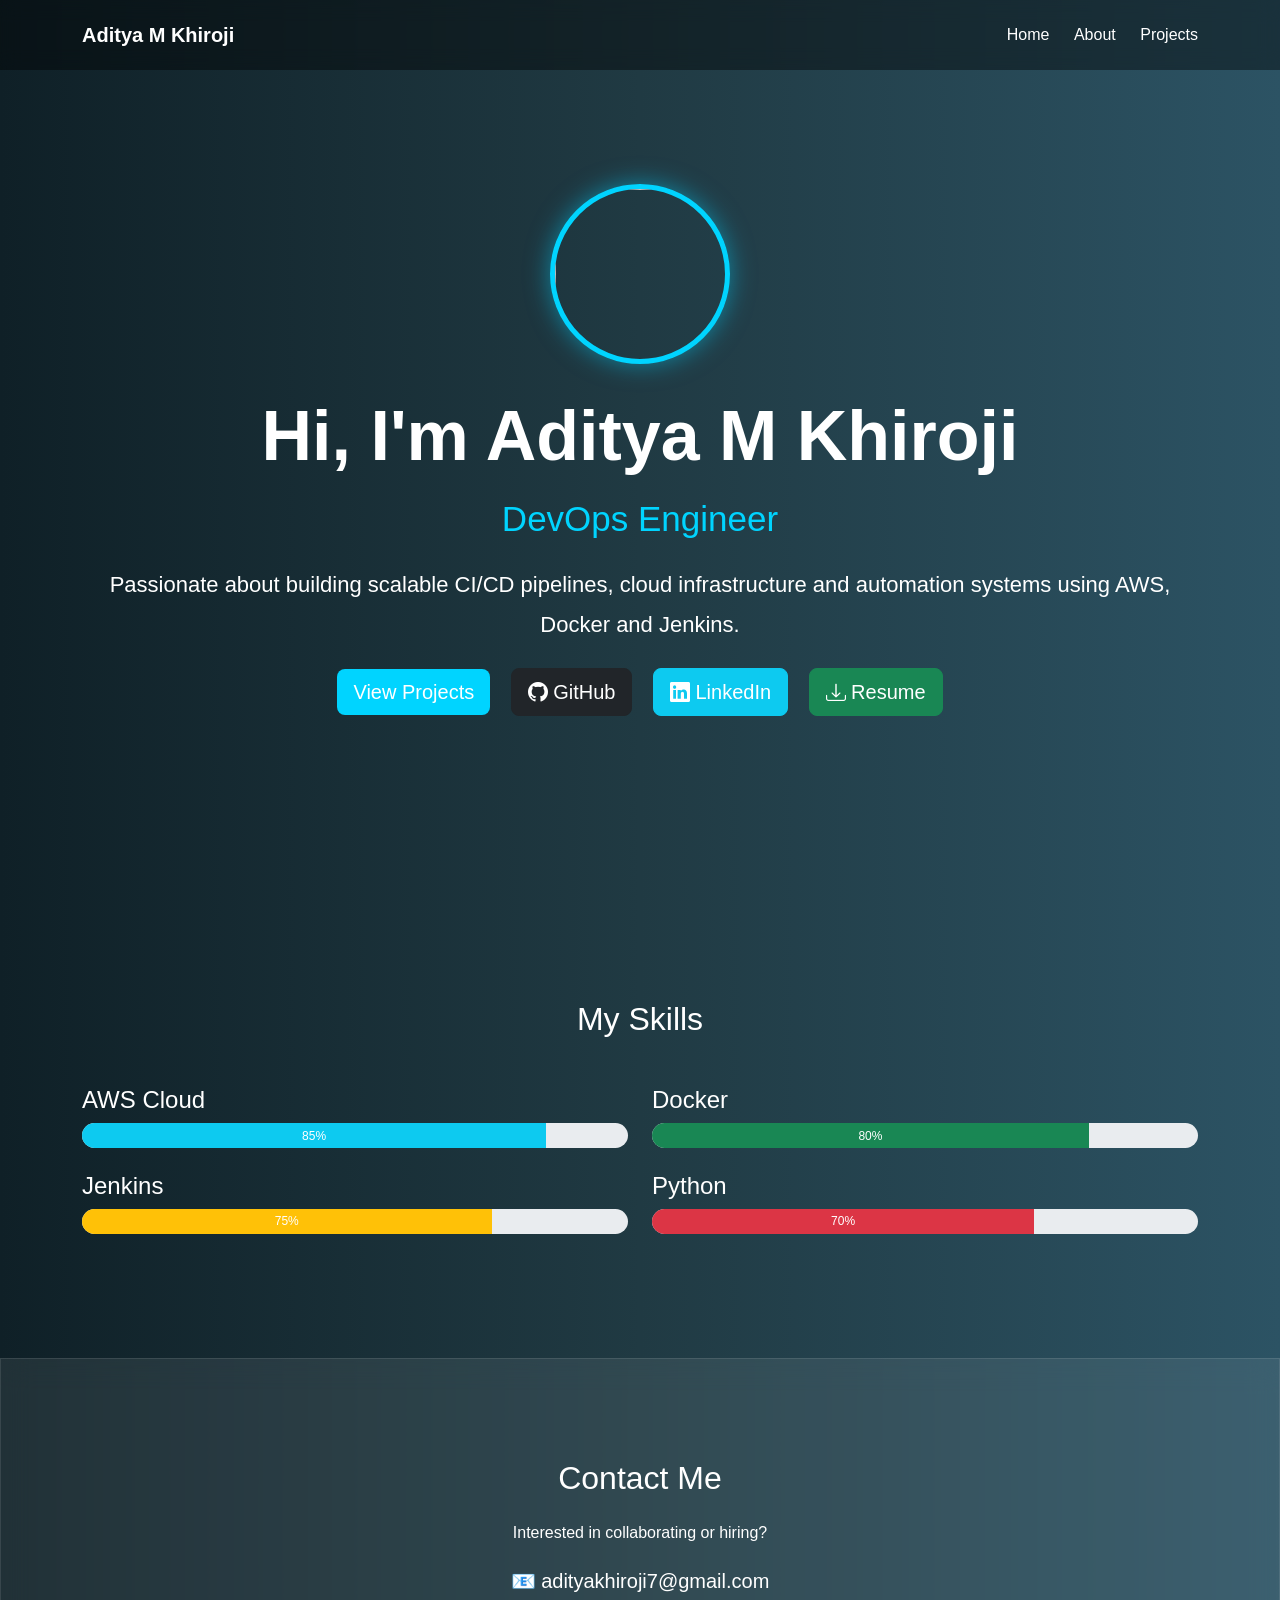
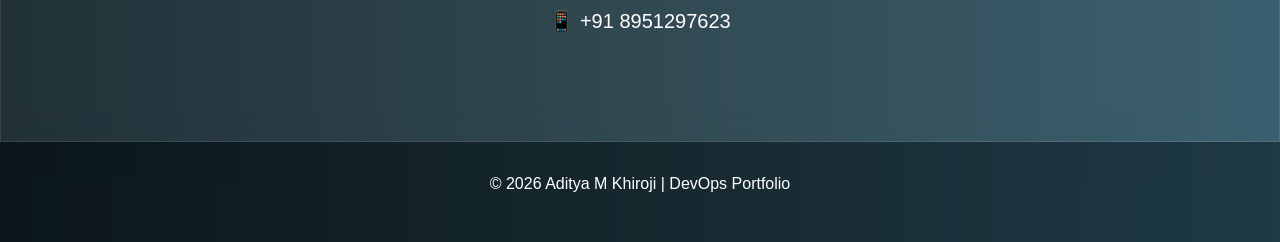
==== templates/index.html @ 62696cf1 "Initial DevOps portfolio project" ====
<!DOCTYPE html>
<html lang="en">

<head>

    <meta charset="UTF-8">

    <meta name="viewport"
          content="width=device-width, initial-scale=1.0">

    <title>ADITYA M KHIROJI  Portfolio</title>

    <!-- Bootstrap CSS -->

    <link href="https://cdn.jsdelivr.net/npm/bootstrap@5.3.0/dist/css/bootstrap.min.css"
          rel="stylesheet">

    <!-- Bootstrap Icons -->

    <link rel="stylesheet"
          href="https://cdn.jsdelivr.net/npm/bootstrap-icons@1.11.1/font/bootstrap-icons.css">

    <!-- Custom CSS -->

    <link rel="stylesheet" href="/static/style.css">

</head>

<body>

<!-- PARTICLE BACKGROUND -->

<div id="particles-js"></div>

<!-- NAVBAR -->

<nav class="navbar navbar-expand-lg navbar-dark fixed-top">

    <div class="container">

        <a class="navbar-brand fw-bold" href="/">
            Aditya M Khiroji 
        </a>

        <div>

            <a class="nav-link d-inline text-white" href="/">
                Home
            </a>

            <a class="nav-link d-inline text-white" href="/about">
                About
            </a>

            <a class="nav-link d-inline text-white" href="/projects">
                Projects
            </a>

        </div>

    </div>

</nav>

<!-- HERO SECTION -->

<section class="hero">

    <div class="container">

        <!-- PROFILE IMAGE -->

        <img src="https://cdn-icons-png.flaticon.com/512/3135/3135715.png"
             class="profile-img">

        <h1>
             Hi, I'm Aditya M Khiroji 
        </h1>

        <h2>
            <span id="typing"></span>
        </h2>

        <p>
            Passionate about building scalable CI/CD pipelines,
            cloud infrastructure and automation systems using
            AWS, Docker and Jenkins.
        </p>

        <!-- BUTTONS -->

        <div class="mt-4">

            <a href="/projects"
               class="btn btn-primary btn-lg me-3">
               View Projects
            </a>

            <a href="https://github.com/adityamk123"
               target="_blank"
               class="btn btn-dark btn-lg me-3">

               <i class="bi bi-github"></i>
               GitHub

            </a>

            <a href="https://linkedin.com"
               target="_blank"
               class="btn btn-info btn-lg text-white me-3">

               <i class="bi bi-linkedin"></i>
               LinkedIn

            </a>

            <a href="/static/resume.pdf"
               class="btn btn-success btn-lg">

               <i class="bi bi-download"></i>
               Resume

            </a>

        </div>

    </div>

</section>

<!-- SKILLS SECTION -->

<section class="skills-section">

    <div class="container">

        <h2 class="text-center mb-5">
            My Skills
        </h2>

        <div class="row">

            <div class="col-md-6 mb-4">

                <h4>AWS Cloud</h4>

                <div class="progress">
                    <div class="progress-bar bg-info"
                         style="width: 85%">
                         85%
                    </div>
                </div>

            </div>

            <div class="col-md-6 mb-4">

                <h4>Docker</h4>

                <div class="progress">
                    <div class="progress-bar bg-success"
                         style="width: 80%">
                         80%
                    </div>
                </div>

            </div>
            <div class="col-md-6 mb-4">

                <h4>Jenkins</h4>

                <div class="progress">
                    <div class="progress-bar bg-warning"
                         style="width: 75%">
                         75%
                    </div>
                </div>

            </div>

            <div class="col-md-6 mb-4">

                <h4>Python</h4>

                <div class="progress">
                    <div class="progress-bar bg-danger"
                         style="width: 70%">
                         70%
                    </div>
                </div>

            </div>

        </div>

    </div>

</section>

<!-- CONTACT SECTION -->

<section id="contact" class="contact-section">

    <div class="container text-center">

        <h2 class="mb-4">
            Contact Me
        </h2>

        <p class="mb-4">
            Interested in collaborating or hiring?
        </p>

        <h5>
            📧 adityakhiroji7@gmail.com
        </h5>

        <h5 class="mt-3">
		
            📱 +91 8951297623
        </h5>

    </div>

</section>

<!-- FOOTER -->

<footer>

    <p>
        © 2026 Aditya M Khiroji | DevOps Portfolio
    </p>

</footer>

<!-- TYPING EFFECT SCRIPT -->

<script>

const text = [
    "DevOps Engineer",
    "AWS Cloud Enthusiast",
    "Docker & Jenkins Learner",
    "Python Developer"
];

let count = 0;
let index = 0;
let currentText = "";
let letter = "";

(function type() {

    if (count === text.length) {
        count = 0;
    }

    currentText = text[count];

    letter = currentText.slice(0, ++index);

    document.getElementById("typing").textContent = letter;

    if (letter.length === currentText.length) {

        count++;
        index = 0;

        setTimeout(type, 1200);

    } else {

        setTimeout(type, 100);
    }

})();

</script>

<!-- PARTICLE JS -->

<script src="https://cdn.jsdelivr.net/particles.js/2.0.0/particles.min.js"></script>

<script>

particlesJS("particles-js", {

  particles: {

    number: {
      value: 80
    },

    size: {
      value: 3
    },

    move: {
      speed: 2
    },

    line_linked: {
      enable: true
    }

  }

});

</script>

</body>
</html>
---- static/style.css ----
* {
    margin: 0;
    padding: 0;
    box-sizing: border-box;
}

body {
    font-family: Arial, sans-serif;
    background: linear-gradient(to right, #0f2027, #203a43, #2c5364);
    color: white;
}

/* NAVBAR */

.navbar {
    background: rgba(0,0,0,0.4);
    backdrop-filter: blur(10px);
    padding: 15px;
}

.nav-link {
    margin-left: 20px;
    transition: 0.3s;
}

.nav-link:hover {
    color: #00d4ff !important;
}

/* HERO SECTION */

.hero {
    height: 100vh;

    display: flex;
    justify-content: center;
    align-items: center;

    text-align: center;
}

.hero h1 {
    font-size: 70px;
    font-weight: bold;
}

.hero h2 {
    margin-top: 20px;
    font-size: 35px;
    color: #00d4ff;
}

.hero p {
    margin-top: 25px;
    font-size: 22px;
    line-height: 1.8;
}

/* BUTTONS */

.btn-primary {
    background: #00d4ff;
    border: none;
}

.btn-primary:hover {
    background: #00aacc;
}

/* SKILLS SECTION */

.skills-section {
    padding: 100px 0;
}

.skill-card {
    background: rgba(255,255,255,0.08);

    padding: 40px 20px;

    border-radius: 20px;

    text-align: center;

    transition: 0.4s;

    backdrop-filter: blur(10px);
}

.skill-card:hover {
    transform: translateY(-10px);
}

.skill-card i {
    font-size: 50px;
    color: #00d4ff;
    margin-bottom: 20px;
}

.skill-card h4 {
    margin-bottom: 15px;
}

/* FOOTER */

footer {
    text-align: center;
    padding: 30px;
    background: rgba(0,0,0,0.3);
}
/* PROFILE IMAGE */

.profile-img {

    width: 180px;
    height: 180px;

    border-radius: 50%;

    margin-bottom: 30px;

    border: 5px solid #00d4ff;

    box-shadow: 0px 0px 25px rgba(0,212,255,0.5);
}

/* CONTACT SECTION */

.contact-section {

    padding: 100px 0;

    background: rgba(255,255,255,0.05);

    backdrop-filter: blur(10px);
}

/* TYPING EFFECT */

#typing {
    color: #00d4ff;
}
/* PARTICLE BACKGROUND */

#particles-js {

    position: fixed;

    width: 100%;
    height: 100%;

    z-index: -1;

    top: 0;
    left: 0;
}

/* PROGRESS BAR */

.progress {
    height: 25px;
    border-radius: 20px;
}

/* GLASS EFFECT */

.skill-card,
.contact-section {

    background: rgba(255,255,255,0.08);

    backdrop-filter: blur(15px);

    border: 1px solid rgba(255,255,255,0.1);
}
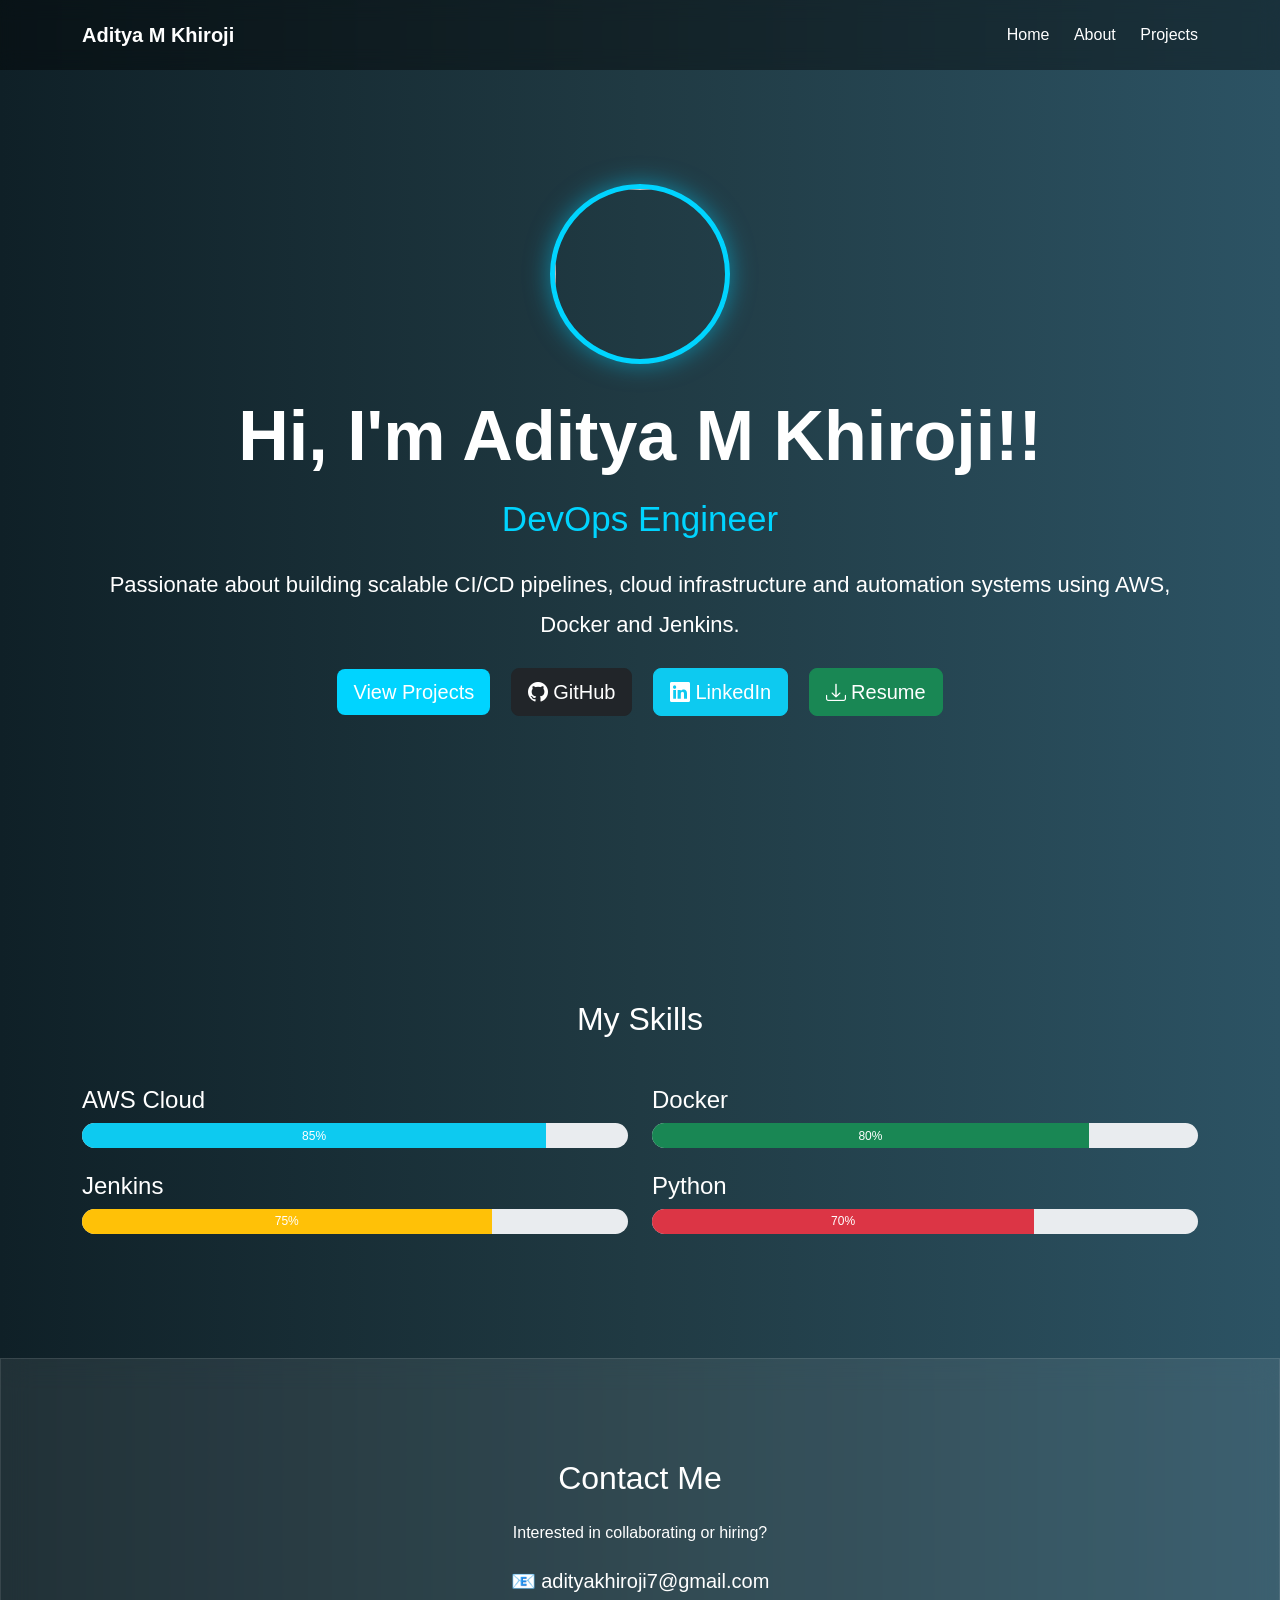
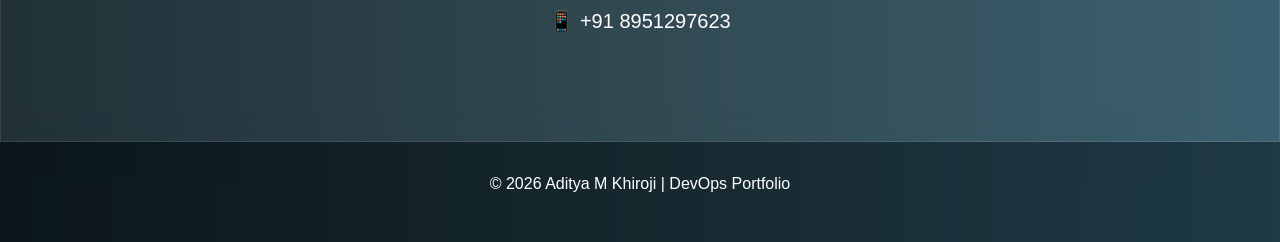
==== commit 4de7d0e5: "Update greeting message in index.html" ====
--- a/templates/index.html
+++ b/templates/index.html
@@ -74,7 +74,7 @@
              class="profile-img">
 
         <h1>
-             Hi, I'm Aditya M Khiroji 
+             Hi, I'm Aditya M Khiroji!! 
         </h1>
 
         <h2>
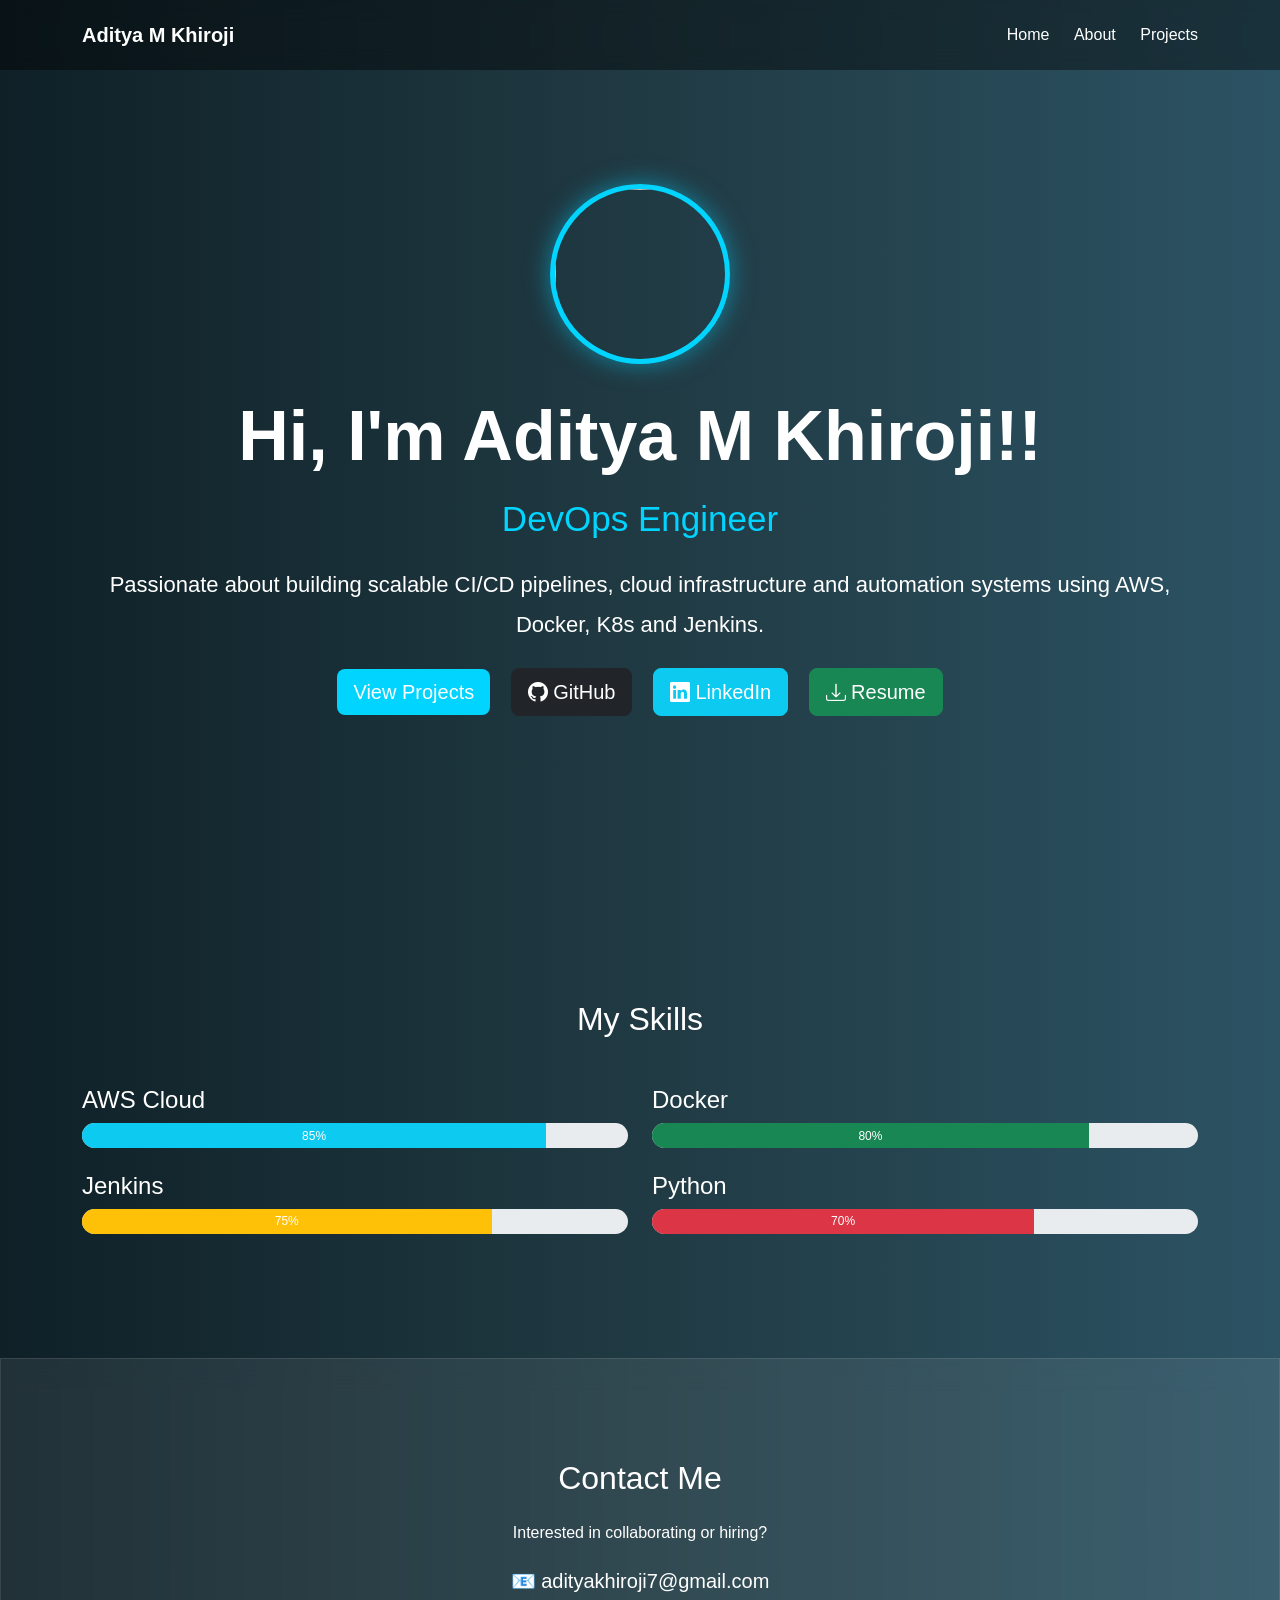
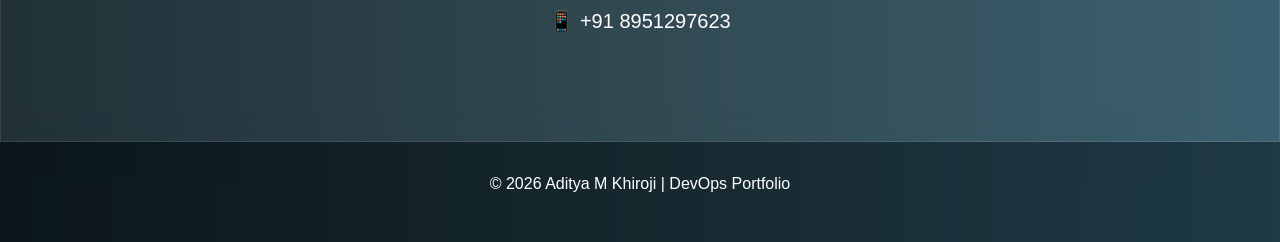
==== commit 274d44df: "Update technologies listed in index.html" ====
--- a/templates/index.html
+++ b/templates/index.html
@@ -84,7 +84,7 @@
         <p>
             Passionate about building scalable CI/CD pipelines,
             cloud infrastructure and automation systems using
-            AWS, Docker and Jenkins.
+            AWS, Docker, K8s and Jenkins.
         </p>
 
         <!-- BUTTONS -->
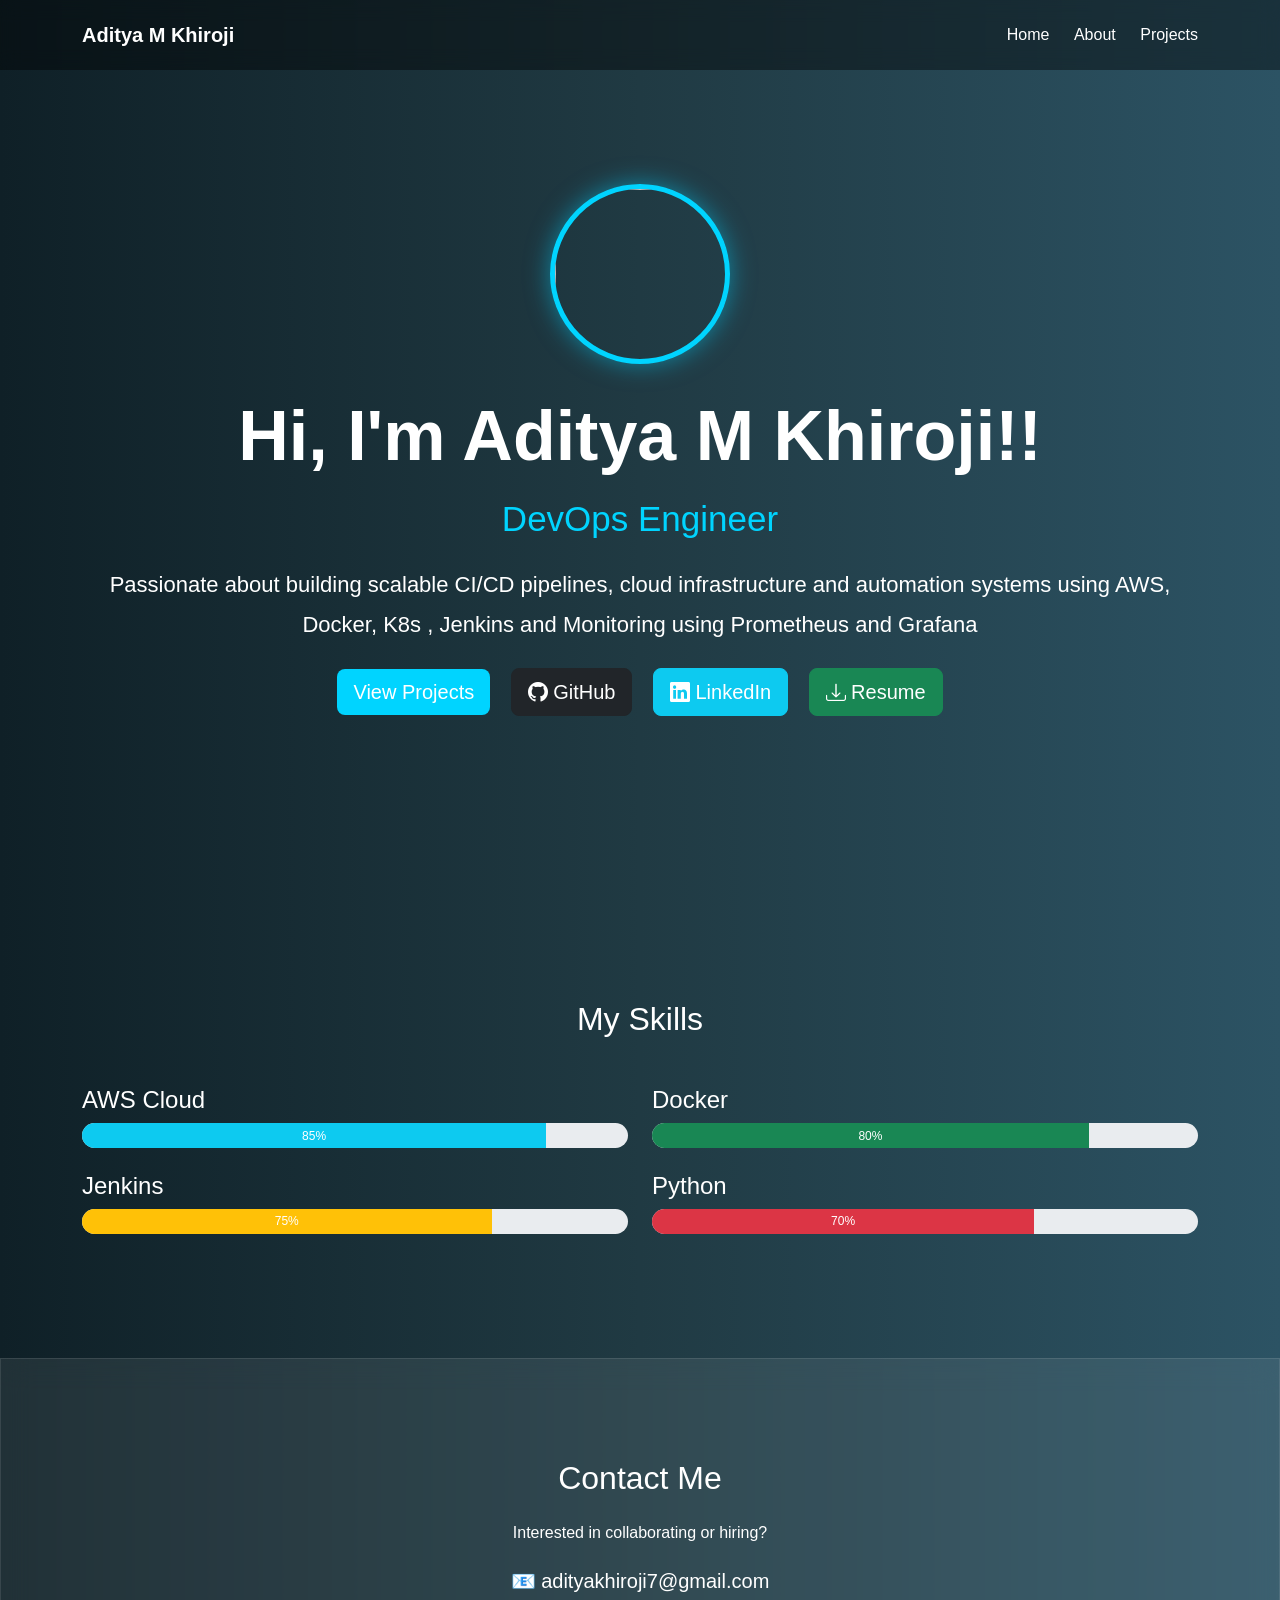
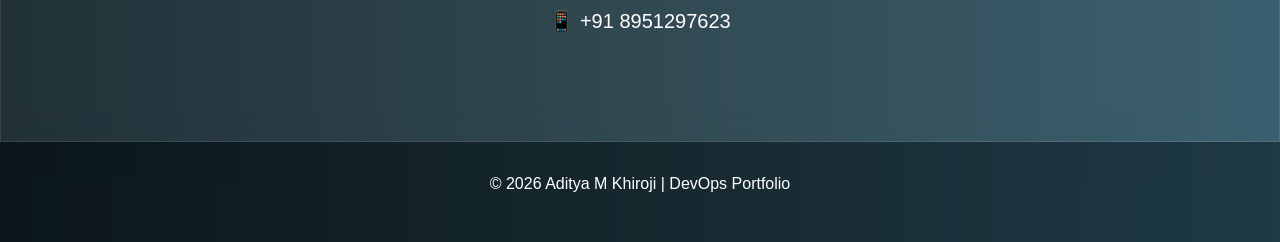
==== commit 5b470b0e: "Enhance skills section with monitoring tools Updated skills listed in the paragraph to include monit" ====
--- a/templates/index.html
+++ b/templates/index.html
@@ -84,7 +84,7 @@
         <p>
             Passionate about building scalable CI/CD pipelines,
             cloud infrastructure and automation systems using
-            AWS, Docker, K8s and Jenkins.
+            AWS, Docker, K8s , Jenkins and Monitoring using Prometheus and Grafana 
         </p>
 
         <!-- BUTTONS -->
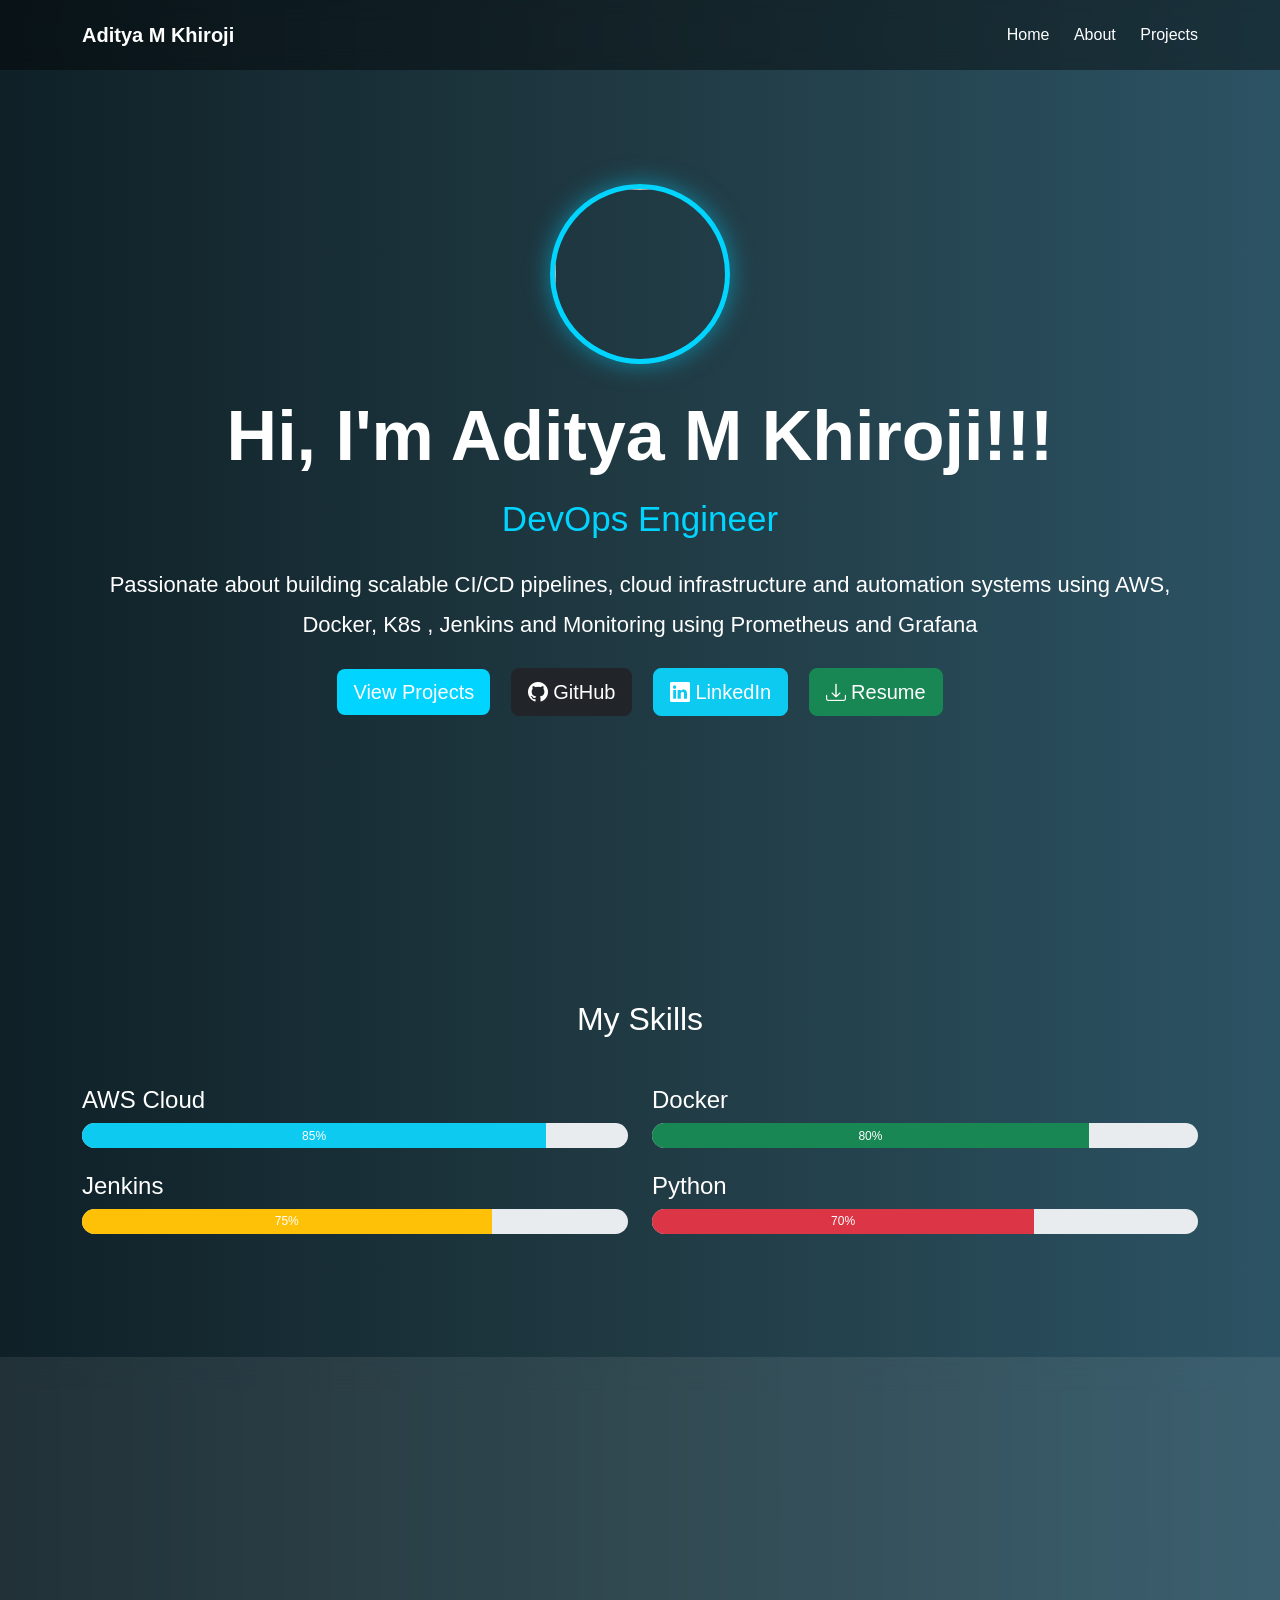
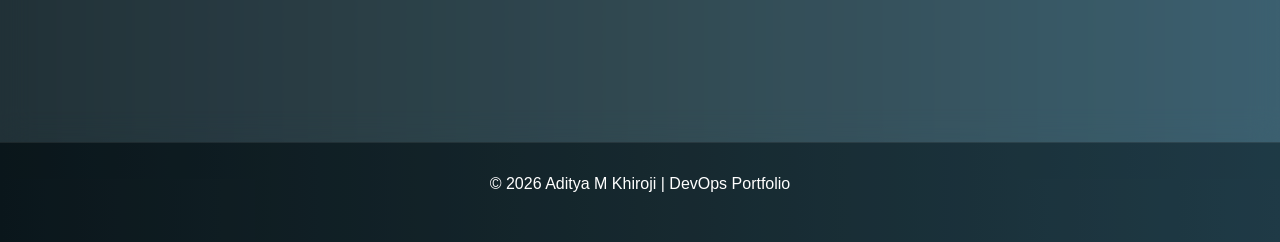
==== commit 7d1a9d7d: "Fix typo in header greeting" ====
--- a/templates/index.html
+++ b/templates/index.html
@@ -74,7 +74,7 @@
              class="profile-img">
 
         <h1>
-             Hi, I'm Aditya M Khiroji!! 
+             Hi, I'm Aditya M Khiroji!!! 
         </h1>
 
         <h2>
